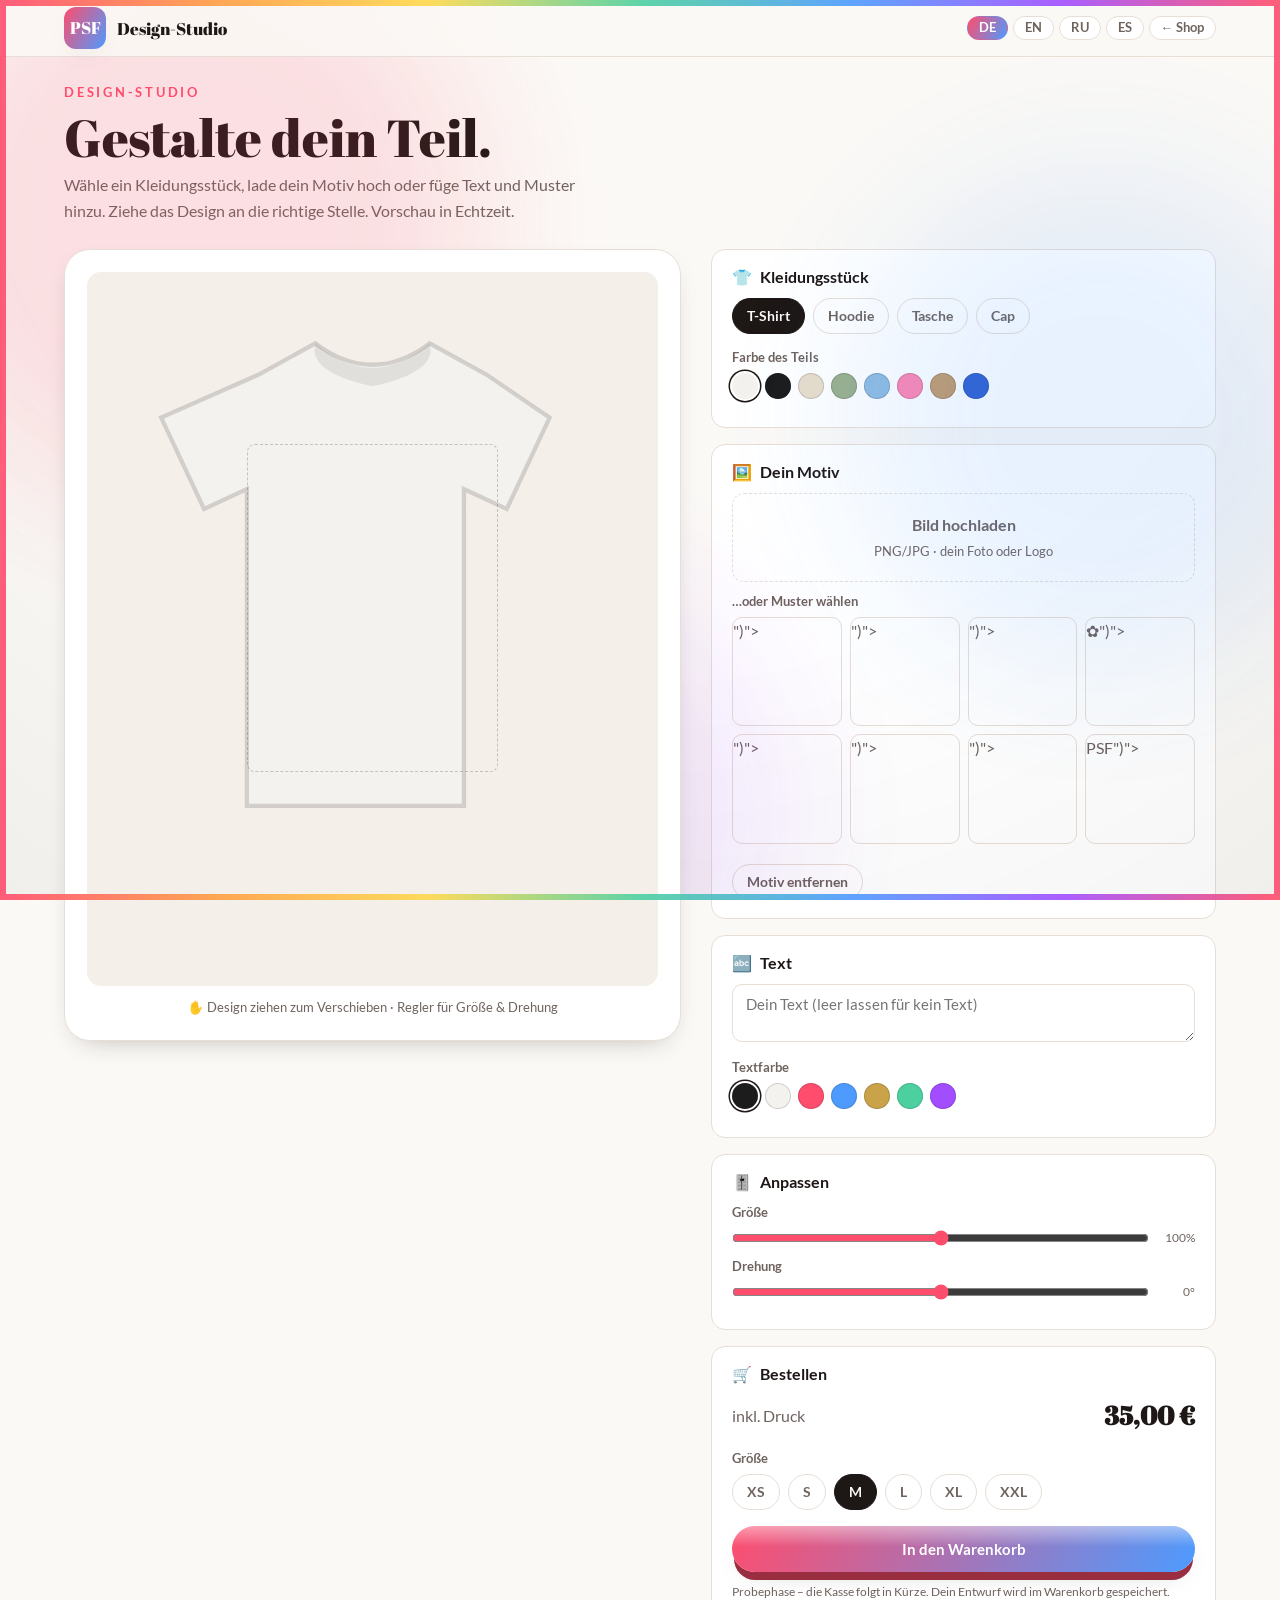
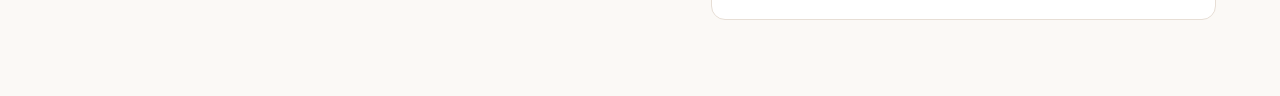
==== design-studio.html @ 399b7d96 "Fashion-Shop, Design-Studio & Warenwirtschaft (Probephase) - index.html: Shop-Startseite mit bewegte" ====
<!DOCTYPE html>
<html lang="de" data-theme="creme">
<head>
  <meta charset="UTF-8">
  <meta name="viewport" content="width=device-width, initial-scale=1.0">
  <title>Design-Studio — Perfect Skin Fashion</title>
  <meta name="description" content="Gestalte dein eigenes Kleidungsstück: Motiv hochladen, Text und Muster hinzufügen, Farbe wählen – Live-Vorschau, hochwertig bedruckt.">
  <meta name="theme-color" content="#ff4d6d">
  <link rel="icon" type="image/svg+xml" href="assets/favicon.svg">
  <link rel="stylesheet" href="styles.css">
  <style>
    .studio-wrap{display:grid;grid-template-columns:1.1fr .9fr;gap:30px;align-items:start}
    .stage{position:sticky;top:80px;background:var(--card);border:1px solid var(--line);
      border-radius:var(--radius-lg);padding:22px;box-shadow:var(--shadow-sm)}
    .canvas{position:relative;aspect-ratio:4/5;border-radius:var(--radius);overflow:hidden;
      background:var(--section);display:grid;place-items:center;touch-action:none}
    .garment{position:absolute;inset:0;width:100%;height:100%}
    .printarea{position:absolute;left:28%;top:24%;width:44%;height:46%;
      border:1.5px dashed color-mix(in srgb,var(--ink) 22%,transparent);border-radius:8px;overflow:hidden}
    .design{position:absolute;left:50%;top:50%;transform:translate(-50%,-50%);cursor:grab;
      max-width:96%;user-select:none;will-change:transform;text-align:center}
    .design.dragging{cursor:grabbing}
    .design img{max-width:180px;pointer-events:none;display:block}
    .design .txt{font-weight:800;line-height:1.05;white-space:pre-wrap;pointer-events:none;
      font-family:var(--font-head)}
    .panel{background:var(--card);border:1px solid var(--line);border-radius:var(--radius);
      padding:18px 20px;margin-bottom:16px}
    .panel h3{font-size:16px;font-family:var(--font-body);font-weight:800;color:var(--ink);margin-bottom:12px;
      display:flex;align-items:center;gap:8px}
    .opts{display:flex;gap:8px;flex-wrap:wrap}
    .gopt{padding:9px 14px;border-radius:100px;border:1px solid var(--line);background:var(--card);
      font-weight:700;font-size:13.5px;color:var(--body);transition:.15s}
    .gopt.sel{background:var(--ink);color:var(--page);border-color:var(--ink)}
    .field{display:block;margin:10px 0}
    .field label{font-size:12.5px;color:var(--body);display:block;margin-bottom:5px;font-weight:700}
    .field input[type=text],.field select,.field textarea{width:100%;padding:11px 13px;border-radius:10px;
      border:1px solid var(--line);background:var(--card);color:var(--ink);font-size:14.5px;font-family:inherit}
    .field textarea{resize:vertical;min-height:52px}
    input[type=range]{width:100%;accent-color:var(--accent)}
    .rng{display:flex;align-items:center;gap:10px}
    .rng span{font-size:12px;color:var(--body);min-width:36px;text-align:right}
    .upload{border:1.5px dashed var(--line);border-radius:12px;padding:18px;text-align:center;cursor:pointer;
      transition:.2s;display:block}
    .upload:hover{border-color:var(--accent);background:color-mix(in srgb,var(--accent) 6%,transparent)}
    .presets{display:grid;grid-template-columns:repeat(4,1fr);gap:8px}
    .preset{aspect-ratio:1;border-radius:10px;border:1px solid var(--line);cursor:pointer;overflow:hidden;
      transition:.15s;background-size:cover}
    .preset:hover{transform:translateY(-2px);border-color:var(--accent)}
    .price-row{display:flex;justify-content:space-between;align-items:center;margin:6px 0 12px}
    .price-row b{font-family:var(--font-head);font-size:26px;color:var(--ink)}
    .swrow{display:flex;gap:7px;flex-wrap:wrap}
    .sw{width:26px;height:26px;border-radius:50%;box-shadow:inset 0 0 0 1px rgba(0,0,0,.15);cursor:pointer;transition:.15s}
    .sw:hover{transform:scale(1.12)}
    .sw.sel{box-shadow:0 0 0 2px var(--card),0 0 0 3.5px var(--ink)}
    @media(max-width:920px){.studio-wrap{grid-template-columns:1fr}.stage{position:static}}
  </style>
</head>
<body>
  <div class="rainbow-frame on" aria-hidden="true"></div>
  <div class="bg-aurora" aria-hidden="true"><span></span><span></span><span></span></div>

  <div class="topbar"><div class="topbar__inner">
    <a class="logo" href="index.html" style="text-decoration:none"><span class="logo__mark">PSF</span>
      <span class="logo__title" style="font-size:17px">Design-Studio</span></a>
    <div class="pillrow">
      <button class="pill lang-btn is-active" data-lang="de">DE</button>
      <button class="pill lang-btn" data-lang="en">EN</button>
      <button class="pill lang-btn" data-lang="ru">RU</button>
      <button class="pill lang-btn" data-lang="es">ES</button>
      <a class="pill" href="index.html" style="text-decoration:none">← Shop</a>
    </div>
  </div></div>

  <main class="wrap" style="padding-top:26px;padding-bottom:60px">
    <p class="eyebrow" data-i18n="eyebrow">Design-Studio</p>
    <h1 style="font-size:clamp(30px,5vw,52px);margin:6px 0 6px" data-i18n="title">Gestalte dein Teil.</h1>
    <p class="muted" style="max-width:60ch;margin-bottom:26px" data-i18n="sub">Wähle ein Kleidungsstück, lade dein Motiv hoch oder füge Text und Muster hinzu. Ziehe das Design mit dem Finger/der Maus an die richtige Stelle. Vorschau in Echtzeit.</p>

    <div class="studio-wrap">
      <!-- LIVE-VORSCHAU -->
      <div class="stage">
        <div class="canvas" id="canvas">
          <svg class="garment" id="garment" viewBox="0 0 400 500" preserveAspectRatio="xMidYMid meet"></svg>
          <div class="printarea" id="printarea">
            <div class="design" id="design"><div class="txt" id="dtext" style="display:none"></div><img id="dimg" style="display:none" alt=""></div>
          </div>
        </div>
        <p class="muted" style="font-size:12.5px;text-align:center;margin-top:12px" data-i18n="hint">✋ Design ziehen zum Verschieben · Regler für Größe & Drehung</p>
      </div>

      <!-- STEUERUNG -->
      <div>
        <div class="panel">
          <h3>👕 <span data-i18n="p_garment">Kleidungsstück</span></h3>
          <div class="opts" id="garment-opts"></div>
          <div class="field" style="margin-top:14px">
            <label data-i18n="p_color">Farbe des Teils</label>
            <div class="swrow" id="garment-colors"></div>
          </div>
        </div>

        <div class="panel">
          <h3>🖼️ <span data-i18n="p_motif">Dein Motiv</span></h3>
          <label class="upload" for="file"><b data-i18n="p_upload">Bild hochladen</b><br><span class="muted" style="font-size:12.5px" data-i18n="p_upload_x">PNG/JPG · dein Foto oder Logo</span></label>
          <input type="file" id="file" accept="image/*" hidden>
          <div class="field"><label data-i18n="p_or">…oder Muster wählen</label>
            <div class="presets" id="presets"></div>
          </div>
          <button class="gopt" id="clear-motif" style="margin-top:10px" data-i18n="p_clear">Motiv entfernen</button>
        </div>

        <div class="panel">
          <h3>🔤 <span data-i18n="p_text">Text</span></h3>
          <div class="field"><textarea id="text-in" data-i18n-ph="p_text_ph" placeholder="Dein Text (leer lassen für kein Text)"></textarea></div>
          <div class="field"><label data-i18n="p_textcolor">Textfarbe</label><div class="swrow" id="text-colors"></div></div>
        </div>

        <div class="panel">
          <h3>🎚️ <span data-i18n="p_adjust">Anpassen</span></h3>
          <div class="field"><label data-i18n="p_size">Größe</label><div class="rng"><input type="range" id="scale" min="40" max="160" value="100"><span id="scale-v">100%</span></div></div>
          <div class="field"><label data-i18n="p_rotate">Drehung</label><div class="rng"><input type="range" id="rotate" min="-45" max="45" value="0"><span id="rotate-v">0°</span></div></div>
        </div>

        <div class="panel">
          <h3>🛒 <span data-i18n="p_order">Bestellen</span></h3>
          <div class="price-row"><span class="muted" data-i18n="p_incl">inkl. Druck</span><b id="price">35,00 €</b></div>
          <div class="field"><label data-i18n="p_psize">Größe</label>
            <div class="opts" id="size-opts"></div>
          </div>
          <button class="btn3d" id="add" style="width:100%;justify-content:center;margin-top:6px" data-i18n="p_add">In den Warenkorb</button>
          <p class="muted" style="font-size:12px;margin-top:10px" data-i18n="p_note">Probephase – die Kasse folgt in Kürze. Dein Entwurf wird im Warenkorb gespeichert.</p>
        </div>
      </div>
    </div>
  </main>

  <div class="toasts"></div>

  <script>
  (function(){
    "use strict";
    const T = {
      de:{eyebrow:"Design-Studio",title:"Gestalte dein Teil.",sub:"Wähle ein Kleidungsstück, lade dein Motiv hoch oder füge Text und Muster hinzu. Ziehe das Design an die richtige Stelle. Vorschau in Echtzeit.",hint:"✋ Design ziehen zum Verschieben · Regler für Größe & Drehung",p_garment:"Kleidungsstück",p_color:"Farbe des Teils",p_motif:"Dein Motiv",p_upload:"Bild hochladen",p_upload_x:"PNG/JPG · dein Foto oder Logo",p_or:"…oder Muster wählen",p_clear:"Motiv entfernen",p_text:"Text",p_text_ph:"Dein Text (leer lassen für kein Text)",p_textcolor:"Textfarbe",p_adjust:"Anpassen",p_size:"Größe",p_rotate:"Drehung",p_order:"Bestellen",p_incl:"inkl. Druck",p_psize:"Größe",p_add:"In den Warenkorb",p_note:"Probephase – die Kasse folgt in Kürze. Dein Entwurf wird im Warenkorb gespeichert.",added:"Zum Warenkorb hinzugefügt",g_shirt:"T-Shirt",g_hoodie:"Hoodie",g_tote:"Tasche",g_cap:"Cap"},
      en:{eyebrow:"Design Studio",title:"Design your piece.",sub:"Pick a garment, upload your artwork or add text and patterns. Drag the design into place. Real-time preview.",hint:"✋ Drag the design to move · sliders for size & rotation",p_garment:"Garment",p_color:"Garment colour",p_motif:"Your artwork",p_upload:"Upload image",p_upload_x:"PNG/JPG · your photo or logo",p_or:"…or pick a pattern",p_clear:"Remove artwork",p_text:"Text",p_text_ph:"Your text (leave empty for none)",p_textcolor:"Text colour",p_adjust:"Adjust",p_size:"Size",p_rotate:"Rotation",p_order:"Order",p_incl:"print incl.",p_psize:"Size",p_add:"Add to cart",p_note:"Trial phase – checkout coming soon. Your design is saved in the cart.",added:"Added to cart",g_shirt:"T-Shirt",g_hoodie:"Hoodie",g_tote:"Bag",g_cap:"Cap"},
      ru:{eyebrow:"Дизайн-студия",title:"Создай свою вещь.",sub:"Выбери вещь, загрузи макет или добавь текст и узоры. Перетащи дизайн на место. Предпросмотр в реальном времени.",hint:"✋ Перетащи дизайн · ползунки для размера и поворота",p_garment:"Вещь",p_color:"Цвет вещи",p_motif:"Твой макет",p_upload:"Загрузить изображение",p_upload_x:"PNG/JPG · фото или логотип",p_or:"…или выбери узор",p_clear:"Убрать макет",p_text:"Текст",p_text_ph:"Твой текст (пусто — без текста)",p_textcolor:"Цвет текста",p_adjust:"Настроить",p_size:"Размер",p_rotate:"Поворот",p_order:"Заказать",p_incl:"с печатью",p_psize:"Размер",p_add:"В корзину",p_note:"Тестовая фаза – оформление скоро. Дизайн сохранён в корзине.",added:"Добавлено в корзину",g_shirt:"Футболка",g_hoodie:"Худи",g_tote:"Сумка",g_cap:"Кепка"},
      es:{eyebrow:"Estudio de diseño",title:"Diseña tu prenda.",sub:"Elige una prenda, sube tu arte o añade texto y patrones. Arrastra el diseño a su sitio. Vista previa en tiempo real.",hint:"✋ Arrastra el diseño · controles para tamaño y giro",p_garment:"Prenda",p_color:"Color de la prenda",p_motif:"Tu arte",p_upload:"Subir imagen",p_upload_x:"PNG/JPG · tu foto o logo",p_or:"…o elige un patrón",p_clear:"Quitar arte",p_text:"Texto",p_text_ph:"Tu texto (vacío = sin texto)",p_textcolor:"Color del texto",p_adjust:"Ajustar",p_size:"Tamaño",p_rotate:"Giro",p_order:"Pedir",p_incl:"impresión incl.",p_psize:"Talla",p_add:"Añadir al carrito",p_note:"Fase de prueba – pago disponible pronto. Tu diseño se guarda en el carrito.",added:"Añadido al carrito",g_shirt:"Camiseta",g_hoodie:"Sudadera",g_tote:"Bolsa",g_cap:"Gorra"}
    };
    let lang = localStorage.getItem("psf_lang") || "de"; if(!T[lang]) lang="de";
    const theme = localStorage.getItem("psf_theme") || "creme";
    if(theme!=="creme") document.documentElement.setAttribute("data-theme",theme);
    const $=(s)=>document.querySelector(s), $$=(s)=>Array.from(document.querySelectorAll(s));
    const tr=(k)=>T[lang][k]||T.de[k]||k;

    // Garments (SVG silhouette generator)
    const GARMENTS = {
      shirt:{price:35,sizes:["XS","S","M","L","XL","XXL"]},
      hoodie:{price:59,sizes:["S","M","L","XL","XXL"]},
      tote:{price:19,sizes:["Uni"]},
      cap:{price:24,sizes:["Uni"]}
    };
    const GCOLORS=["#f4f2ee","#1c1c1c","#e8ddcb","#9bb08c","#8fbce0","#ff86b3","#c39a6b","#2f5fd0"];
    const TCOLORS=["#1c1c1c","#f4f2ee","#ff4d6d","#4d9bff","#caa24a","#4dd0a0","#a24dff"];

    let state={garment:"shirt",gcolor:"#f4f2ee",tcolor:"#1c1c1c",size:GARMENTS.shirt.sizes[2],
      scale:100,rotate:0,posX:0,posY:0,motif:null,text:""};

    // deep link ?p=des14 -> hoodie
    const dp=new URLSearchParams(location.search).get("p");
    if(dp==="des14") state.garment="hoodie";

    function garmentSVG(type,color){
      const dark=luminance(color)<.5, stroke=dark?"rgba(255,255,255,.18)":"rgba(0,0,0,.14)";
      const shade="rgba(0,0,0,.08)";
      if(type==="hoodie") return `<path d="M120 70 q80 -46 160 0 l52 34 -30 66 -30 -14 v230 h-144 v-230 l-30 14 -30 -66z" fill="${color}" stroke="${stroke}" stroke-width="3"/><path d="M150 62 q50 40 100 0 v22 q-50 34 -100 0z" fill="${shade}"/><rect x="150" y="150" width="4" height="120" fill="${shade}"/><rect x="246" y="150" width="4" height="120" fill="${shade}"/>`;
      if(type==="tote") return `<rect x="128" y="150" width="144" height="200" rx="8" fill="${color}" stroke="${stroke}" stroke-width="3"/><path d="M160 150 q40 -80 80 0" fill="none" stroke="${stroke}" stroke-width="8"/>`;
      if(type==="cap") return `<path d="M110 250 q90 -150 210 -20 q10 30 -10 40 h-190 q-20 -8 -10 -20z" fill="${color}" stroke="${stroke}" stroke-width="3"/><path d="M120 270 q160 40 210 -14 l30 30 q-140 40 -250 6z" fill="${shade}"/>`;
      // shirt (default)
      return `<path d="M120 72 l40 -22 q40 30 80 0 l40 22 44 30 -30 64 -30 -14 v222 h-152 v-222 l-30 14 -30 -64z" fill="${color}" stroke="${stroke}" stroke-width="3"/><path d="M160 50 q40 34 80 0 q6 20 -40 30 q-46 -10 -40 -30z" fill="${shade}"/>`;
    }
    function luminance(hex){const c=hex.replace("#","");const r=parseInt(c.substr(0,2),16)/255,g=parseInt(c.substr(2,2),16)/255,b=parseInt(c.substr(4,2),16)/255;return .299*r+.587*g+.114*b;}

    // preset patterns (SVG data-URIs)
    const PRESETS=[
      `<rect width='80' height='80' fill='#fff'/><g fill='none' stroke='#ff4d6d' stroke-width='6'><circle cx='40' cy='40' r='22'/><circle cx='40' cy='40' r='34'/></g>`,
      `<rect width='80' height='80' fill='#111'/><g fill='#ffd84d'><path d='M40 8 L48 30 L72 30 L52 44 L60 68 L40 54 L20 68 L28 44 L8 30 L32 30 Z'/></g>`,
      `<rect width='80' height='80' fill='#4d9bff'/><g stroke='#fff' stroke-width='5'><path d='M0 20 H80 M0 40 H80 M0 60 H80'/></g>`,
      `<rect width='80' height='80' fill='#fff'/><text x='40' y='52' font-size='40' text-anchor='middle' font-family='serif' fill='#a24dff'>&#10047;</text>`,
      `<rect width='80' height='80' fill='#4dd0a0'/><g fill='#0d0b1a'><circle cx='20' cy='20' r='7'/><circle cx='60' cy='20' r='7'/><circle cx='40' cy='40' r='7'/><circle cx='20' cy='60' r='7'/><circle cx='60' cy='60' r='7'/></g>`,
      `<rect width='80' height='80' fill='#1c1c1c'/><path d='M10 60 Q40 10 70 60' fill='none' stroke='#ff86b3' stroke-width='6'/><path d='M10 70 Q40 20 70 70' fill='none' stroke='#ffd84d' stroke-width='6'/>`,
      `<defs><linearGradient id='g' x1='0' y1='0' x2='1' y2='1'><stop offset='0' stop-color='#ff4d6d'/><stop offset='.5' stop-color='#ffd84d'/><stop offset='1' stop-color='#4d9bff'/></linearGradient></defs><rect width='80' height='80' fill='url(%23g)'/>`,
      `<rect width='80' height='80' fill='#fff'/><g fill='#111' font-family='sans-serif' font-weight='800'><text x='40' y='50' font-size='30' text-anchor='middle'>PSF</text></g>`
    ];
    const svgURI=(inner)=>`url("data:image/svg+xml,<svg xmlns='http://www.w3.org/2000/svg' viewBox='0 0 80 80'>${inner}</svg>")`;

    /* ---- i18n ---- */
    function applyI18n(){
      $$("[data-i18n]").forEach(el=>{const v=tr(el.dataset.i18n);if(v)el.textContent=v;});
      $$("[data-i18n-ph]").forEach(el=>el.placeholder=tr(el.dataset.i18nPh));
      $$(".lang-btn").forEach(b=>b.classList.toggle("is-active",b.dataset.lang===lang));
      renderGarmentOpts(); renderSizeOpts();
    }

    /* ---- render ---- */
    function renderGarment(){ $("#garment").innerHTML=garmentSVG(state.garment,state.gcolor); }
    function renderGarmentOpts(){
      $("#garment-opts").innerHTML=Object.keys(GARMENTS).map(g=>
        `<button class="gopt${g===state.garment?" sel":""}" data-g="${g}">${tr("g_"+g)}</button>`).join("");
    }
    function renderSizeOpts(){
      $("#size-opts").innerHTML=GARMENTS[state.garment].sizes.map(s=>
        `<button class="gopt${s===state.size?" sel":""}" data-s="${s}">${s}</button>`).join("");
    }
    function renderSwatches(){
      $("#garment-colors").innerHTML=GCOLORS.map(c=>`<span class="sw${c===state.gcolor?" sel":""}" data-gc="${c}" style="background:${c}"></span>`).join("");
      $("#text-colors").innerHTML=TCOLORS.map(c=>`<span class="sw${c===state.tcolor?" sel":""}" data-tc="${c}" style="background:${c}"></span>`).join("");
    }
    function renderDesign(){
      const d=$("#design"), img=$("#dimg"), txt=$("#dtext");
      // motif
      if(state.motif){ if(state.motif.type==="img"){img.src=state.motif.src;img.style.display="block";img.style.background="";}
        else {img.removeAttribute("src");img.style.display="block";img.style.width="150px";img.style.height="150px";img.style.background=state.motif.css;img.style.borderRadius="10px";} }
      else { img.style.display="none"; img.removeAttribute("src"); img.style.background=""; }
      // text
      if(state.text.trim()){ txt.style.display="block"; txt.textContent=state.text; txt.style.color=state.tcolor;
        txt.style.fontSize=(state.motif?"22px":"34px"); }
      else txt.style.display="none";
      d.style.transform=`translate(calc(-50% + ${state.posX}px), calc(-50% + ${state.posY}px)) rotate(${state.rotate}deg) scale(${state.scale/100})`;
    }
    function renderPrice(){
      const p=GARMENTS[state.garment].price;
      $("#price").textContent=new Intl.NumberFormat(lang==="en"?"en-DE":lang,{style:"currency",currency:"EUR"}).format(p);
    }

    function toast(m){const b=$(".toasts");const e=document.createElement("div");e.className="toast";e.innerHTML='<span class="ok">✓</span>'+m;b.appendChild(e);setTimeout(()=>{e.style.opacity="0";setTimeout(()=>e.remove(),300);},2000);}

    /* ---- drag ---- */
    (function drag(){
      const d=$("#design"); let on=false,sx,sy,ox,oy;
      const start=(x,y)=>{on=true;sx=x;sy=y;ox=state.posX;oy=state.posY;d.classList.add("dragging");};
      const move=(x,y)=>{if(!on)return;state.posX=ox+(x-sx);state.posY=oy+(y-sy);renderDesign();};
      const end=()=>{on=false;d.classList.remove("dragging");};
      d.addEventListener("pointerdown",e=>{start(e.clientX,e.clientY);d.setPointerCapture(e.pointerId);});
      d.addEventListener("pointermove",e=>move(e.clientX,e.clientY));
      d.addEventListener("pointerup",end); d.addEventListener("pointercancel",end);
    })();

    /* ---- events ---- */
    document.addEventListener("click",e=>{
      const g=e.target.closest("[data-g]"); if(g){state.garment=g.dataset.g;state.size=GARMENTS[g.dataset.g].sizes[Math.min(2,GARMENTS[g.dataset.g].sizes.length-1)];renderGarment();renderGarmentOpts();renderSizeOpts();renderPrice();return;}
      const s=e.target.closest("[data-s]"); if(s){state.size=s.dataset.s;renderSizeOpts();return;}
      const gc=e.target.closest("[data-gc]"); if(gc){state.gcolor=gc.dataset.gc;renderGarment();renderSwatches();return;}
      const tc=e.target.closest("[data-tc]"); if(tc){state.tcolor=tc.dataset.tc;renderSwatches();renderDesign();return;}
      const pr=e.target.closest("[data-preset]"); if(pr){state.motif={type:"pattern",css:PRESETS_CSS[+pr.dataset.preset]};renderDesign();return;}
      const lb=e.target.closest(".lang-btn"); if(lb){lang=lb.dataset.lang;localStorage.setItem("psf_lang",lang);applyI18n();renderSwatches();renderPrice();renderDesign();return;}
      if(e.target.closest("#clear-motif")){state.motif=null;renderDesign();return;}
    });
    let PRESETS_CSS=[];
    $("#file").addEventListener("change",e=>{const f=e.target.files[0];if(!f)return;const r=new FileReader();r.onload=()=>{state.motif={type:"img",src:r.result};renderDesign();};r.readAsDataURL(f);});
    $("#text-in").addEventListener("input",e=>{state.text=e.target.value;renderDesign();});
    $("#scale").addEventListener("input",e=>{state.scale=+e.target.value;$("#scale-v").textContent=state.scale+"%";renderDesign();});
    $("#rotate").addEventListener("input",e=>{state.rotate=+e.target.value;$("#rotate-v").textContent=state.rotate+"°";renderDesign();});
    $("#add").addEventListener("click",()=>{
      const cart=JSON.parse(localStorage.getItem("psf_cart")||"[]");
      const p=GARMENTS[state.garment].price;
      const key="custom|"+state.garment+"|"+state.gcolor+"|"+state.size+"|"+Date.now();
      cart.push({key,id:state.garment==="hoodie"?"des14":"des13",custom:true,garment:state.garment,
        color:state.gcolor,size:state.size,qty:1,price:p,
        text:state.text,hasMotif:!!state.motif});
      localStorage.setItem("psf_cart",JSON.stringify(cart));
      toast(tr("added"));
    });

    /* ---- presets render ---- */
    function renderPresets(){
      $("#presets").innerHTML=PRESETS.map((inner,i)=>{const css=svgURI(inner);PRESETS_CSS[i]=css;
        return `<div class="preset" data-preset="${i}" style="background-image:${css}"></div>`;}).join("");
    }

    /* ---- init ---- */
    renderGarment();renderSwatches();renderPresets();renderPrice();applyI18n();renderDesign();
  })();
  </script>
</body>
</html>
---- styles.css ----
/* ===================================================================
   Perfect Skin Fashion — styles
   Fashion-Shop (Hamburg). Angelehnt an Perfect Skin Beauty (Crème/Mokka),
   aber deutlich frischer: bewegter Hintergrund, Regenbogen-Intro + -Rahmen,
   3D-Buttons, mehrere Farb-Themes, Produkt-Hover-Zoom.
   UI-Text mehrsprachig (DE/EN/RU/ES) über app.js.
   =================================================================== */

/* ---------- Web-Fonts (selbst gehostet, aus der Beauty-Seite) ---------- */
@font-face{font-family:"Lato";font-style:normal;font-weight:400;font-display:swap;
  src:url("assets/fonts/Lato-400-latin.woff2") format("woff2");}
@font-face{font-family:"Lato";font-style:normal;font-weight:700;font-display:swap;
  src:url("assets/fonts/Lato-700-latin.woff2") format("woff2");}
@font-face{font-family:"Lato";font-style:normal;font-weight:300;font-display:swap;
  src:url("assets/fonts/Lato-300-latin.woff2") format("woff2");}
@font-face{font-family:"Abril Fatface";font-style:normal;font-weight:400;font-display:swap;
  src:url("assets/fonts/AbrilFatface-400-latin.woff2") format("woff2");}
@font-face{font-family:"Prata";font-style:normal;font-weight:400;font-display:swap;
  src:url("assets/fonts/Prata-400-cyrillic.woff2") format("woff2");}

/* ===================== THEMES (Farbwelten) ===================== */
:root{
  /* Basis: „Neon Crème" — hell, warm, mit frischem Coral-Akzent */
  --page:#fbf9f6; --section:#f4efe9; --card:#ffffff; --header-bg:rgba(251,249,246,.82);
  --ink:#1d1715; --body:#6f635f; --line:#e7ded5;
  --accent:#ff4d6d; --accent-2:#4d9bff; --accent-ink:#ffffff;
  --taupe:#ae9c96;
  --band-bg:#1d1715; --band-text:#fbf9f6;
  --radius:14px; --radius-lg:26px; --maxw:1280px;
  --pad-x:clamp(18px,5vw,110px);
  --shadow:0 24px 60px -28px rgba(29,23,21,.45);
  --shadow-sm:0 10px 28px -16px rgba(29,23,21,.40);
  --sheen:rgba(255,255,255,.55);
  --grad:linear-gradient(120deg,var(--accent),var(--accent-2));
  --rainbow:linear-gradient(90deg,#ff4d6d,#ff9e43,#ffd84d,#4dd0a0,#4d9bff,#a24dff,#ff4d6d);
  --blob-1:rgba(255,77,109,.16); --blob-2:rgba(77,155,255,.14); --blob-3:rgba(162,77,255,.12);
  --font-body:"Lato","Helvetica Neue",Arial,sans-serif;
  --font-head:"Abril Fatface","Prata",Georgia,serif;
}
:root[data-theme="mokka"]{
  --page:#141010; --section:#1e1815; --card:#271f1b; --header-bg:rgba(20,16,16,.86);
  --ink:#f5efe8; --body:#bda99f; --line:#3a2f28;
  --accent:#ffb347; --accent-2:#ff6f91; --accent-ink:#241812;
  --band-bg:#0d0a09; --band-text:#f5efe8;
  --shadow:0 24px 60px -28px rgba(0,0,0,.7);
  --blob-1:rgba(255,179,71,.12); --blob-2:rgba(255,111,145,.10); --blob-3:rgba(120,90,255,.10);
}
:root[data-theme="neon"]{
  --page:#0d0b1a; --section:#151130; --card:#1b1640; --header-bg:rgba(13,11,26,.82);
  --ink:#f2f0ff; --body:#b7b2d8; --line:#2c2560;
  --accent:#ff2ec4; --accent-2:#28e0ff; --accent-ink:#0d0b1a;
  --band-bg:#080614; --band-text:#f2f0ff;
  --shadow:0 24px 70px -26px rgba(120,40,255,.55);
  --blob-1:rgba(255,46,196,.20); --blob-2:rgba(40,224,255,.18); --blob-3:rgba(120,60,255,.18);
}
:root[data-theme="pastel"]{
  --page:#fff7fb; --section:#fdeef6; --card:#ffffff; --header-bg:rgba(255,247,251,.82);
  --ink:#3a2b38; --body:#8a7686; --line:#f3dced;
  --accent:#ff86b3; --accent-2:#8ec9ff; --accent-ink:#3a2b38;
  --band-bg:#3a2b38; --band-text:#fff7fb;
  --blob-1:rgba(255,134,179,.20); --blob-2:rgba(142,201,255,.20); --blob-3:rgba(200,160,255,.16);
}
:root[data-theme="mono"]{
  --page:#ffffff; --section:#f3f3f3; --card:#ffffff; --header-bg:rgba(255,255,255,.85);
  --ink:#0f0f0f; --body:#5a5a5a; --line:#e3e3e3;
  --accent:#111111; --accent-2:#111111; --accent-ink:#ffffff;
  --band-bg:#0f0f0f; --band-text:#ffffff;
  --blob-1:rgba(0,0,0,.05); --blob-2:rgba(0,0,0,.04); --blob-3:rgba(0,0,0,.03);
  --rainbow:linear-gradient(90deg,#111,#555,#999,#555,#111);
}

/* ===================== RESET / BASE ===================== */
*{box-sizing:border-box;margin:0;padding:0}
html{scroll-behavior:smooth}
body{
  font-family:var(--font-body); color:var(--body); background:var(--page);
  line-height:1.6; overflow-x:hidden; -webkit-font-smoothing:antialiased;
  transition:background .5s ease,color .5s ease;
}
h1,h2,h3{font-family:var(--font-head);font-weight:400;color:var(--ink);line-height:1.1}
a{color:inherit}
img{max-width:100%;display:block}
button{font-family:inherit;cursor:pointer;border:0;background:none;color:inherit}
.wrap{max-width:var(--maxw);margin-inline:auto;padding-inline:var(--pad-x)}
section{position:relative;z-index:1}
.eyebrow{font-size:12.5px;letter-spacing:.22em;text-transform:uppercase;color:var(--accent);font-weight:700}
.muted{color:var(--body)}

/* ===================== BEWEGTER HINTERGRUND ===================== */
.bg-aurora{position:fixed;inset:0;z-index:0;pointer-events:none;overflow:hidden}
.bg-aurora span{position:absolute;border-radius:50%;filter:blur(70px);opacity:.9;
  will-change:transform}
.bg-aurora span:nth-child(1){width:46vw;height:46vw;left:-8vw;top:-6vw;background:var(--blob-1);
  animation:drift1 26s ease-in-out infinite}
.bg-aurora span:nth-child(2){width:40vw;height:40vw;right:-6vw;top:18vh;background:var(--blob-2);
  animation:drift2 32s ease-in-out infinite}
.bg-aurora span:nth-child(3){width:38vw;height:38vw;left:24vw;bottom:-12vw;background:var(--blob-3);
  animation:drift3 30s ease-in-out infinite}
@keyframes drift1{0%,100%{transform:translate(0,0) scale(1)}50%{transform:translate(6vw,4vh) scale(1.12)}}
@keyframes drift2{0%,100%{transform:translate(0,0) scale(1)}50%{transform:translate(-5vw,6vh) scale(1.08)}}
@keyframes drift3{0%,100%{transform:translate(0,0) scale(1)}50%{transform:translate(4vw,-5vh) scale(1.15)}}

/* feines Raster/Grain optional über Sektionen */
.bg-aurora::after{content:"";position:absolute;inset:0;
  background:radial-gradient(circle at 50% 0%,transparent 60%,rgba(0,0,0,.04));}

/* ===================== REGENBOGEN-RAHMEN ===================== */
.rainbow-frame{position:fixed;inset:0;z-index:60;pointer-events:none;
  border:6px solid transparent;
  border-image:var(--rainbow) 1;
  background:
    linear-gradient(var(--rainbow)) top/100% 6px no-repeat,
    linear-gradient(var(--rainbow)) bottom/100% 6px no-repeat,
    linear-gradient(var(--rainbow)) left/6px 100% no-repeat,
    linear-gradient(var(--rainbow)) right/6px 100% no-repeat;
  background-size:200% 6px,200% 6px,6px 200%,6px 200%;
  animation:frameflow 8s linear infinite;
  opacity:0;transition:opacity .8s ease;mix-blend-mode:normal;
  border-radius:2px;
}
.rainbow-frame.on{opacity:.9}
@keyframes frameflow{
  0%{background-position:0 top,0 bottom,left 0,right 0}
  100%{background-position:200% top,-200% bottom,left 200%,right -200%}
}

/* ===================== INTRO (Regenbogen-Schleife) ===================== */
.intro{position:fixed;inset:0;z-index:200;background:var(--page);
  display:grid;place-items:center;overflow:hidden;transition:opacity .7s ease,visibility .7s}
.intro.done{opacity:0;visibility:hidden}
.intro__ribbon{position:absolute;left:-40vw;top:38%;width:180vw;height:120px;
  background:var(--rainbow);background-size:50% 100%;
  filter:blur(2px) saturate(1.2);border-radius:100px;
  transform:rotate(-8deg);opacity:.95;
  animation:ribbonSweep 2.4s cubic-bezier(.7,0,.2,1) forwards}
.intro__ribbon.b{top:52%;height:70px;animation-delay:.15s;opacity:.7}
.intro__ribbon.c{top:30%;height:44px;animation-delay:.3s;opacity:.5}
@keyframes ribbonSweep{
  0%{transform:translateX(0) rotate(-8deg) scaleY(1)}
  55%{transform:translateX(30vw) rotate(-3deg) scaleY(1.1)}
  100%{transform:translateX(120vw) rotate(2deg) scaleY(.2);opacity:0}
}
.intro__brand{position:relative;z-index:2;text-align:center;opacity:0;
  animation:brandIn 1s ease .9s forwards}
.intro__brand h1{font-size:clamp(34px,8vw,80px);letter-spacing:.01em;
  background:var(--rainbow);background-size:200% auto;-webkit-background-clip:text;background-clip:text;
  color:transparent;animation:shine 4s linear infinite}
.intro__brand p{margin-top:8px;letter-spacing:.34em;text-transform:uppercase;font-size:13px;color:var(--body)}
@keyframes brandIn{from{opacity:0;transform:translateY(16px)}to{opacity:1;transform:translateY(0)}}
@keyframes shine{to{background-position:200% center}}

/* ===================== TOPBAR (Sprache + Design) ===================== */
.topbar{position:sticky;top:0;z-index:50;background:var(--header-bg);
  backdrop-filter:blur(14px);border-bottom:1px solid var(--line)}
.topbar__inner{display:flex;flex-wrap:wrap;gap:10px;justify-content:space-between;align-items:center;
  max-width:var(--maxw);margin-inline:auto;padding:7px var(--pad-x)}
.pillrow{display:flex;gap:5px;align-items:center;flex-wrap:wrap}
.pill{padding:5px 11px;border-radius:100px;border:1px solid var(--line);background:var(--card);
  font-size:12.5px;font-weight:700;color:var(--body);transition:.2s;line-height:1}
.pill:hover{color:var(--ink);border-color:var(--accent)}
.pill.is-active{background:var(--grad);color:var(--accent-ink);border-color:transparent}
.pill--swatch{display:inline-flex;align-items:center;gap:6px}
.pill--swatch i{width:11px;height:11px;border-radius:50%;display:inline-block;box-shadow:inset 0 0 0 1px rgba(0,0,0,.1)}
.topbar__label{font-size:12px;color:var(--body);display:inline-flex;align-items:center;gap:4px;opacity:.8}

/* ===================== HEADER / NAV ===================== */
.header{position:sticky;top:41px;z-index:45;background:var(--header-bg);
  backdrop-filter:blur(14px);border-bottom:1px solid var(--line)}
.header__inner{display:flex;align-items:center;justify-content:space-between;gap:16px;
  max-width:var(--maxw);margin-inline:auto;padding:12px var(--pad-x)}
.logo{display:flex;align-items:center;gap:11px;text-decoration:none}
.logo__mark{width:42px;height:42px;border-radius:12px;display:grid;place-items:center;
  background:var(--grad);color:var(--accent-ink);font-family:var(--font-head);font-size:17px;
  box-shadow:var(--shadow-sm)}
.logo__title{font-family:var(--font-head);font-size:20px;color:var(--ink);line-height:1}
.logo__sub{font-size:11px;letter-spacing:.18em;text-transform:uppercase;color:var(--accent);font-weight:700}
.nav{display:flex;gap:22px;align-items:center}
.nav__link{text-decoration:none;color:var(--ink);font-weight:700;font-size:15px;position:relative;padding:4px 0}
.nav__link::after{content:"";position:absolute;left:0;bottom:-2px;height:2px;width:0;background:var(--grad);transition:width .25s}
.nav__link:hover::after{width:100%}
.nav__actions{display:flex;gap:10px;align-items:center}
.cart-btn{position:relative;width:44px;height:44px;border-radius:12px;background:var(--card);
  border:1px solid var(--line);display:grid;place-items:center;transition:.2s}
.cart-btn:hover{border-color:var(--accent);transform:translateY(-2px)}
.cart-btn svg{width:20px;height:20px;fill:var(--ink)}
.cart-count{position:absolute;top:-6px;right:-6px;min-width:20px;height:20px;padding:0 5px;
  border-radius:100px;background:var(--accent);color:var(--accent-ink);font-size:11px;font-weight:700;
  display:grid;place-items:center;transform:scale(0);transition:transform .2s}
.cart-count.show{transform:scale(1)}
.burger{display:none;width:44px;height:44px;border-radius:12px;border:1px solid var(--line);
  background:var(--card);flex-direction:column;gap:5px;align-items:center;justify-content:center}
.burger span{width:20px;height:2px;background:var(--ink);border-radius:2px;transition:.25s}

/* ===================== 3D-BUTTONS ===================== */
.btn3d{position:relative;display:inline-flex;align-items:center;gap:9px;
  padding:14px 26px;border-radius:100px;font-weight:700;font-size:15px;text-decoration:none;
  color:var(--accent-ink);background:var(--grad);
  box-shadow:0 10px 0 -2px color-mix(in srgb,var(--accent) 60%,#000 40%),var(--shadow-sm);
  transform:translateY(0);transition:transform .12s ease,box-shadow .12s ease,filter .2s;
  isolation:isolate;overflow:hidden;border:0}
.btn3d::before{content:"";position:absolute;inset:0;z-index:-1;
  background:linear-gradient(180deg,var(--sheen),transparent 45%);opacity:.8}
.btn3d::after{content:"";position:absolute;top:0;left:-120%;width:60%;height:100%;
  background:linear-gradient(100deg,transparent,rgba(255,255,255,.55),transparent);
  transform:skewX(-18deg);transition:left .6s}
.btn3d:hover{transform:translateY(-3px);filter:brightness(1.04)}
.btn3d:hover::after{left:130%}
.btn3d:active{transform:translateY(5px);box-shadow:0 3px 0 -2px color-mix(in srgb,var(--accent) 60%,#000 40%)}
.btn3d--ghost{color:var(--ink);background:var(--card);
  box-shadow:0 8px 0 -2px var(--line),var(--shadow-sm)}
.btn3d--ghost::before{opacity:0}
.btn3d--float{animation:floaty 3.6s ease-in-out infinite}
@keyframes floaty{0%,100%{transform:translateY(0)}50%{transform:translateY(-6px)}}
.btn-sm{padding:10px 18px;font-size:13.5px}

/* ===================== HERO ===================== */
.hero{padding:clamp(48px,8vw,110px) 0 clamp(40px,6vw,80px);position:relative}
.hero__grid{display:grid;grid-template-columns:1.05fr .95fr;gap:clamp(24px,4vw,60px);align-items:center}
.hero__eyebrow{opacity:0;animation:heroUp .7s ease .1s forwards}
.hero__title{font-size:clamp(38px,7vw,78px);margin:12px 0 16px;opacity:0;animation:heroUp .7s ease .2s forwards}
.hero__title em{font-style:normal;background:var(--rainbow);background-size:200% auto;
  -webkit-background-clip:text;background-clip:text;color:transparent;animation:shine 5s linear infinite}
.hero__text{font-size:18px;max-width:44ch;opacity:0;animation:heroUp .7s ease .32s forwards}
.hero__cta{display:flex;gap:14px;flex-wrap:wrap;margin-top:26px;opacity:0;animation:heroUp .7s ease .44s forwards}
@keyframes heroUp{from{opacity:0;transform:translateY(22px)}to{opacity:1;transform:translateY(0)}}
.hero__stats{display:flex;gap:26px;margin-top:34px;flex-wrap:wrap}
.hero__stat b{font-family:var(--font-head);font-size:26px;color:var(--ink);display:block}
.hero__stat span{font-size:12.5px;letter-spacing:.05em}
/* Hero-Collage aus animierten Karten */
.hero__stage{position:relative;aspect-ratio:1/1;perspective:1200px}
.hero__card{position:absolute;border-radius:var(--radius-lg);overflow:hidden;box-shadow:var(--shadow);
  background:var(--card);border:1px solid var(--line)}
.hero__card img,.hero__card .ph{width:100%;height:100%;object-fit:cover}
.hero__card--1{width:56%;height:72%;left:2%;top:6%;transform:rotate(-4deg);animation:sway1 7s ease-in-out infinite}
.hero__card--2{width:46%;height:58%;right:1%;top:0;transform:rotate(5deg);animation:sway2 8s ease-in-out infinite}
.hero__card--3{width:42%;height:46%;right:8%;bottom:2%;transform:rotate(-3deg);animation:sway3 6.5s ease-in-out infinite}
@keyframes sway1{0%,100%{transform:rotate(-4deg) translateY(0)}50%{transform:rotate(-2deg) translateY(-12px)}}
@keyframes sway2{0%,100%{transform:rotate(5deg) translateY(0)}50%{transform:rotate(3deg) translateY(-16px)}}
@keyframes sway3{0%,100%{transform:rotate(-3deg) translateY(0)}50%{transform:rotate(-6deg) translateY(-9px)}}

/* Platzhalter-Bilder (SVG-Gradient) */
.ph{background:var(--grad);position:relative;display:grid;place-items:center;color:var(--accent-ink);
  font-family:var(--font-head);font-size:15px;text-align:center;padding:10px}
.ph small{display:block;opacity:.85;font-family:var(--font-body);font-size:11px;margin-top:4px}

/* ===================== TICKER (laufende Marken-Zeile) ===================== */
.ticker{background:var(--band-bg);color:var(--band-text);overflow:hidden;padding:11px 0;
  border-block:1px solid rgba(255,255,255,.08)}
.ticker__track{display:flex;gap:44px;white-space:nowrap;width:max-content;animation:ticker 22s linear infinite}
.ticker span{font-family:var(--font-head);font-size:17px;opacity:.9;display:inline-flex;gap:44px}
.ticker span::after{content:"✦";color:var(--accent)}
@keyframes ticker{to{transform:translateX(-50%)}}

/* ===================== SECTION HEAD ===================== */
.sec{padding:clamp(46px,7vw,92px) 0}
.sec__head{display:flex;justify-content:space-between;align-items:flex-end;gap:20px;margin-bottom:30px;flex-wrap:wrap}
.sec__title{font-size:clamp(28px,4.4vw,46px)}
.sec__sub{max-width:52ch;margin-top:8px}

/* Kategorie-Filter */
.filters{display:flex;gap:8px;flex-wrap:wrap;margin-bottom:26px}
.chip{padding:8px 16px;border-radius:100px;border:1px solid var(--line);background:var(--card);
  font-weight:700;font-size:13.5px;color:var(--body);transition:.2s}
.chip:hover{color:var(--ink);transform:translateY(-2px)}
.chip.is-active{background:var(--ink);color:var(--page);border-color:var(--ink)}

/* ===================== PRODUKT-GRID ===================== */
.grid{display:grid;grid-template-columns:repeat(auto-fill,minmax(230px,1fr));gap:22px}
.product{background:var(--card);border:1px solid var(--line);border-radius:var(--radius-lg);
  overflow:hidden;transition:transform .3s cubic-bezier(.2,.7,.3,1),box-shadow .3s,border-color .3s;
  position:relative;display:flex;flex-direction:column}
.product:hover{transform:translateY(-8px);box-shadow:var(--shadow);border-color:transparent}
.product__media{position:relative;aspect-ratio:3/4;overflow:hidden;background:var(--section)}
.product__media img,.product__media .ph{width:100%;height:100%;object-fit:cover;
  transition:transform .6s cubic-bezier(.2,.7,.3,1)}
.product:hover .product__media img,.product:hover .product__media .ph{transform:scale(1.09)}
.product__badge{position:absolute;top:12px;left:12px;z-index:2;padding:5px 11px;border-radius:100px;
  background:var(--accent);color:var(--accent-ink);font-size:11px;font-weight:700;letter-spacing:.04em}
.product__fav{position:absolute;top:10px;right:10px;z-index:2;width:36px;height:36px;border-radius:50%;
  background:rgba(255,255,255,.85);display:grid;place-items:center;backdrop-filter:blur(6px);
  transition:.2s;opacity:0;transform:translateY(-6px)}
.product:hover .product__fav{opacity:1;transform:translateY(0)}
.product__fav svg{width:18px;height:18px;fill:none;stroke:#1d1715;stroke-width:2}
.product__fav.on svg{fill:var(--accent);stroke:var(--accent)}
/* Quick-View-Overlay beim Hover */
.product__quick{position:absolute;inset-inline:12px;bottom:12px;z-index:2;
  opacity:0;transform:translateY(12px);transition:.28s}
.product:hover .product__quick{opacity:1;transform:translateY(0)}
.product__body{padding:14px 16px 18px;display:flex;flex-direction:column;gap:6px;flex:1}
.product__cat{font-size:11px;letter-spacing:.14em;text-transform:uppercase;color:var(--accent);font-weight:700}
.product__name{font-family:var(--font-head);font-size:19px;color:var(--ink);line-height:1.15}
.product__row{display:flex;justify-content:space-between;align-items:center;margin-top:auto;padding-top:8px}
.product__price{font-weight:700;color:var(--ink);font-size:17px}
.product__price s{color:var(--body);font-weight:400;font-size:13px;margin-right:6px}
.swatches{display:flex;gap:6px;margin-top:4px}
.swatch{width:16px;height:16px;border-radius:50%;box-shadow:inset 0 0 0 1px rgba(0,0,0,.12);cursor:pointer;
  transition:transform .15s}
.swatch:hover{transform:scale(1.2)}
.swatch.sel{box-shadow:0 0 0 2px var(--card),0 0 0 3.5px var(--ink)}

/* ===================== DESIGN-STUDIO-BANNER ===================== */
.studio{background:var(--band-bg);color:var(--band-text);border-radius:var(--radius-lg);
  overflow:hidden;position:relative;margin:0 var(--pad-x)}
.studio__inner{display:grid;grid-template-columns:1.1fr .9fr;gap:30px;align-items:center;
  padding:clamp(30px,5vw,64px)}
.studio h2{color:var(--band-text);font-size:clamp(28px,4vw,44px)}
.studio p{color:rgba(255,255,255,.8);max-width:46ch;margin:14px 0 24px}
.studio__art{aspect-ratio:4/3;border-radius:var(--radius);background:
  conic-gradient(from 0deg,#ff4d6d,#ff9e43,#ffd84d,#4dd0a0,#4d9bff,#a24dff,#ff4d6d);
  animation:spinhue 14s linear infinite;position:relative;overflow:hidden}
.studio__art::after{content:"👕 ✎";position:absolute;inset:0;display:grid;place-items:center;
  font-size:clamp(40px,8vw,84px);filter:drop-shadow(0 6px 16px rgba(0,0,0,.4))}
@keyframes spinhue{to{transform:rotate(360deg)}}

/* ===================== VIDEO / SOCIAL ===================== */
.reels{display:grid;grid-template-columns:repeat(auto-fill,minmax(210px,1fr));gap:18px}
.reel{position:relative;aspect-ratio:9/16;border-radius:var(--radius-lg);overflow:hidden;
  border:1px solid var(--line);background:#111;box-shadow:var(--shadow-sm);cursor:pointer}
.reel .ph{width:100%;height:100%}
.reel__play{position:absolute;inset:0;display:grid;place-items:center;z-index:2}
.reel__play span{width:56px;height:56px;border-radius:50%;background:rgba(255,255,255,.9);
  display:grid;place-items:center;transition:.2s}
.reel:hover .reel__play span{transform:scale(1.12);background:#fff}
.reel__play svg{width:22px;height:22px;fill:var(--accent);margin-left:3px}
.reel__meta{position:absolute;inset-inline:0;bottom:0;z-index:2;padding:36px 14px 12px;
  background:linear-gradient(transparent,rgba(0,0,0,.75));color:#fff}
.reel__meta b{font-size:14px;display:block}
.reel__meta small{opacity:.8;font-size:11.5px}
.reel__live{position:absolute;top:10px;left:10px;z-index:3;background:var(--accent);color:var(--accent-ink);
  font-size:10.5px;font-weight:700;padding:3px 9px;border-radius:100px;letter-spacing:.06em;
  display:inline-flex;gap:5px;align-items:center}
.reel__live::before{content:"";width:6px;height:6px;border-radius:50%;background:currentColor;animation:blink 1.4s infinite}
@keyframes blink{50%{opacity:.2}}
.social-row{display:flex;gap:12px;flex-wrap:wrap;margin-top:26px}
.social-link{display:inline-flex;align-items:center;gap:9px;padding:11px 18px;border-radius:100px;
  background:var(--card);border:1px solid var(--line);font-weight:700;color:var(--ink);text-decoration:none;transition:.2s}
.social-link:hover{transform:translateY(-3px);border-color:var(--accent);box-shadow:var(--shadow-sm)}
.social-link svg{width:19px;height:19px;fill:currentColor}

/* ===================== USP-STREIFEN ===================== */
.usp{display:grid;grid-template-columns:repeat(auto-fit,minmax(200px,1fr));gap:16px}
.usp__item{background:var(--card);border:1px solid var(--line);border-radius:var(--radius);padding:22px;
  transition:.25s}
.usp__item:hover{transform:translateY(-5px);box-shadow:var(--shadow-sm)}
.usp__item .ic{font-size:26px;margin-bottom:10px}
.usp__item b{color:var(--ink);font-size:16px;display:block;margin-bottom:5px}

/* ===================== NEWSLETTER ===================== */
.news{background:var(--band-bg);color:var(--band-text);border-radius:var(--radius-lg);
  padding:clamp(30px,5vw,56px);text-align:center;margin:0 var(--pad-x)}
.news h2{color:var(--band-text)}
.news form{display:flex;gap:10px;max-width:440px;margin:20px auto 0;flex-wrap:wrap}
.news input{flex:1;min-width:200px;padding:14px 18px;border-radius:100px;border:1px solid rgba(255,255,255,.25);
  background:rgba(255,255,255,.08);color:#fff;font-size:15px}
.news input::placeholder{color:rgba(255,255,255,.6)}

/* ===================== FOOTER ===================== */
.footer{background:var(--section);border-top:1px solid var(--line);margin-top:40px}
.footer__inner{display:grid;grid-template-columns:1.4fr 1fr 1fr;gap:30px;padding:48px var(--pad-x) 20px;
  max-width:var(--maxw);margin-inline:auto}
.footer h4{font-family:var(--font-head);color:var(--ink);font-size:18px;margin-bottom:12px}
.footer a{display:block;text-decoration:none;color:var(--body);padding:4px 0;font-size:14.5px}
.footer a:hover{color:var(--accent)}
.footer__bottom{border-top:1px solid var(--line);padding:16px var(--pad-x);text-align:center;font-size:13px;
  max-width:var(--maxw);margin-inline:auto}

/* ===================== CART DRAWER ===================== */
.overlay{position:fixed;inset:0;background:rgba(0,0,0,.5);z-index:150;opacity:0;visibility:hidden;
  transition:.3s;backdrop-filter:blur(3px)}
.overlay.on{opacity:1;visibility:visible}
.drawer{position:fixed;top:0;right:0;height:100%;width:min(420px,92vw);background:var(--page);z-index:160;
  transform:translateX(100%);transition:transform .35s cubic-bezier(.2,.8,.2,1);display:flex;flex-direction:column;
  box-shadow:var(--shadow)}
.drawer.on{transform:translateX(0)}
.drawer__head{display:flex;justify-content:space-between;align-items:center;padding:20px;border-bottom:1px solid var(--line)}
.drawer__head h3{font-size:22px}
.drawer__close{width:38px;height:38px;border-radius:10px;border:1px solid var(--line);font-size:20px;color:var(--ink)}
.drawer__body{flex:1;overflow-y:auto;padding:16px 20px;display:flex;flex-direction:column;gap:14px}
.drawer__empty{text-align:center;padding:40px 10px;color:var(--body)}
.cart-item{display:flex;gap:12px;align-items:center}
.cart-item__img{width:64px;height:80px;border-radius:10px;overflow:hidden;flex:none;background:var(--section)}
.cart-item__img .ph{width:100%;height:100%;font-size:10px}
.cart-item__info{flex:1;min-width:0}
.cart-item__info b{color:var(--ink);font-size:14.5px;display:block}
.cart-item__info small{color:var(--body)}
.qty{display:inline-flex;align-items:center;gap:8px;margin-top:6px;border:1px solid var(--line);
  border-radius:100px;padding:2px}
.qty button{width:26px;height:26px;border-radius:50%;background:var(--section);color:var(--ink);font-size:15px;font-weight:700}
.cart-item__rm{color:var(--body);font-size:12px;text-decoration:underline;margin-left:auto}
.drawer__foot{padding:18px 20px;border-top:1px solid var(--line)}
.drawer__total{display:flex;justify-content:space-between;font-size:18px;color:var(--ink);font-weight:700;margin-bottom:14px}
.drawer__foot .btn3d{width:100%;justify-content:center}

/* ===================== PRODUKT-MODAL ===================== */
.modal{position:fixed;inset:0;z-index:170;display:grid;place-items:center;padding:20px;
  opacity:0;visibility:hidden;transition:.3s}
.modal.on{opacity:1;visibility:visible}
.modal__card{background:var(--page);border-radius:var(--radius-lg);max-width:860px;width:100%;
  max-height:90vh;overflow:hidden;display:grid;grid-template-columns:1fr 1fr;box-shadow:var(--shadow);
  transform:scale(.94);transition:transform .3s}
.modal.on .modal__card{transform:scale(1)}
.modal__media{position:relative;background:var(--section)}
.modal__media .ph,.modal__media img{width:100%;height:100%;object-fit:cover;min-height:340px}
.modal__body{padding:26px;overflow-y:auto}
.modal__close{position:absolute;top:14px;right:14px;z-index:3;width:40px;height:40px;border-radius:50%;
  background:rgba(255,255,255,.9);color:#111;font-size:20px}
.modal__name{font-size:30px;margin:6px 0 10px}
.modal__price{font-size:24px;color:var(--ink);font-weight:700;margin-bottom:14px}
.opt{margin:16px 0}
.opt b{display:block;color:var(--ink);font-size:13px;margin-bottom:8px;letter-spacing:.02em}
.sizes{display:flex;gap:8px;flex-wrap:wrap}
.size{min-width:44px;padding:9px 12px;border-radius:10px;border:1px solid var(--line);background:var(--card);
  font-weight:700;color:var(--ink);transition:.15s}
.size:hover{border-color:var(--accent)}
.size.sel{background:var(--ink);color:var(--page);border-color:var(--ink)}
.size.out{opacity:.35;text-decoration:line-through;cursor:not-allowed}
.modal .swatch{width:26px;height:26px}

/* ===================== TOAST ===================== */
.toasts{position:fixed;left:50%;bottom:24px;transform:translateX(-50%);z-index:220;
  display:flex;flex-direction:column;gap:8px;align-items:center;pointer-events:none}
.toast{background:var(--ink);color:var(--page);padding:12px 20px;border-radius:100px;font-weight:700;
  font-size:14px;box-shadow:var(--shadow);animation:toastIn .3s ease;display:flex;gap:9px;align-items:center}
.toast .ok{color:#4dd0a0}
@keyframes toastIn{from{opacity:0;transform:translateY(14px)}to{opacity:1;transform:translateY(0)}}

/* ===================== RESPONSIVE ===================== */
@media(max-width:920px){
  .hero__grid{grid-template-columns:1fr}
  .hero__stage{max-width:460px;margin-inline:auto;order:-1}
  .studio__inner{grid-template-columns:1fr}
  .modal__card{grid-template-columns:1fr;max-height:94vh}
  .modal__media .ph,.modal__media img{min-height:220px;max-height:38vh}
  .footer__inner{grid-template-columns:1fr 1fr}
}
@media(max-width:680px){
  .nav{display:none}
  .burger{display:flex}
  .header{top:0}
  .topbar{position:static}
  .footer__inner{grid-template-columns:1fr}
}
/* Mobile-Nav */
.mnav{position:fixed;inset:0 0 0 auto;width:min(300px,86vw);background:var(--page);z-index:165;
  transform:translateX(100%);transition:transform .3s;padding:80px 26px;display:flex;flex-direction:column;gap:6px;
  box-shadow:var(--shadow)}
.mnav.on{transform:translateX(0)}
.mnav a{text-decoration:none;color:var(--ink);font-weight:700;font-size:18px;padding:12px 0;border-bottom:1px solid var(--line)}

@media(prefers-reduced-motion:reduce){
  *{animation:none!important;transition:none!important}
}
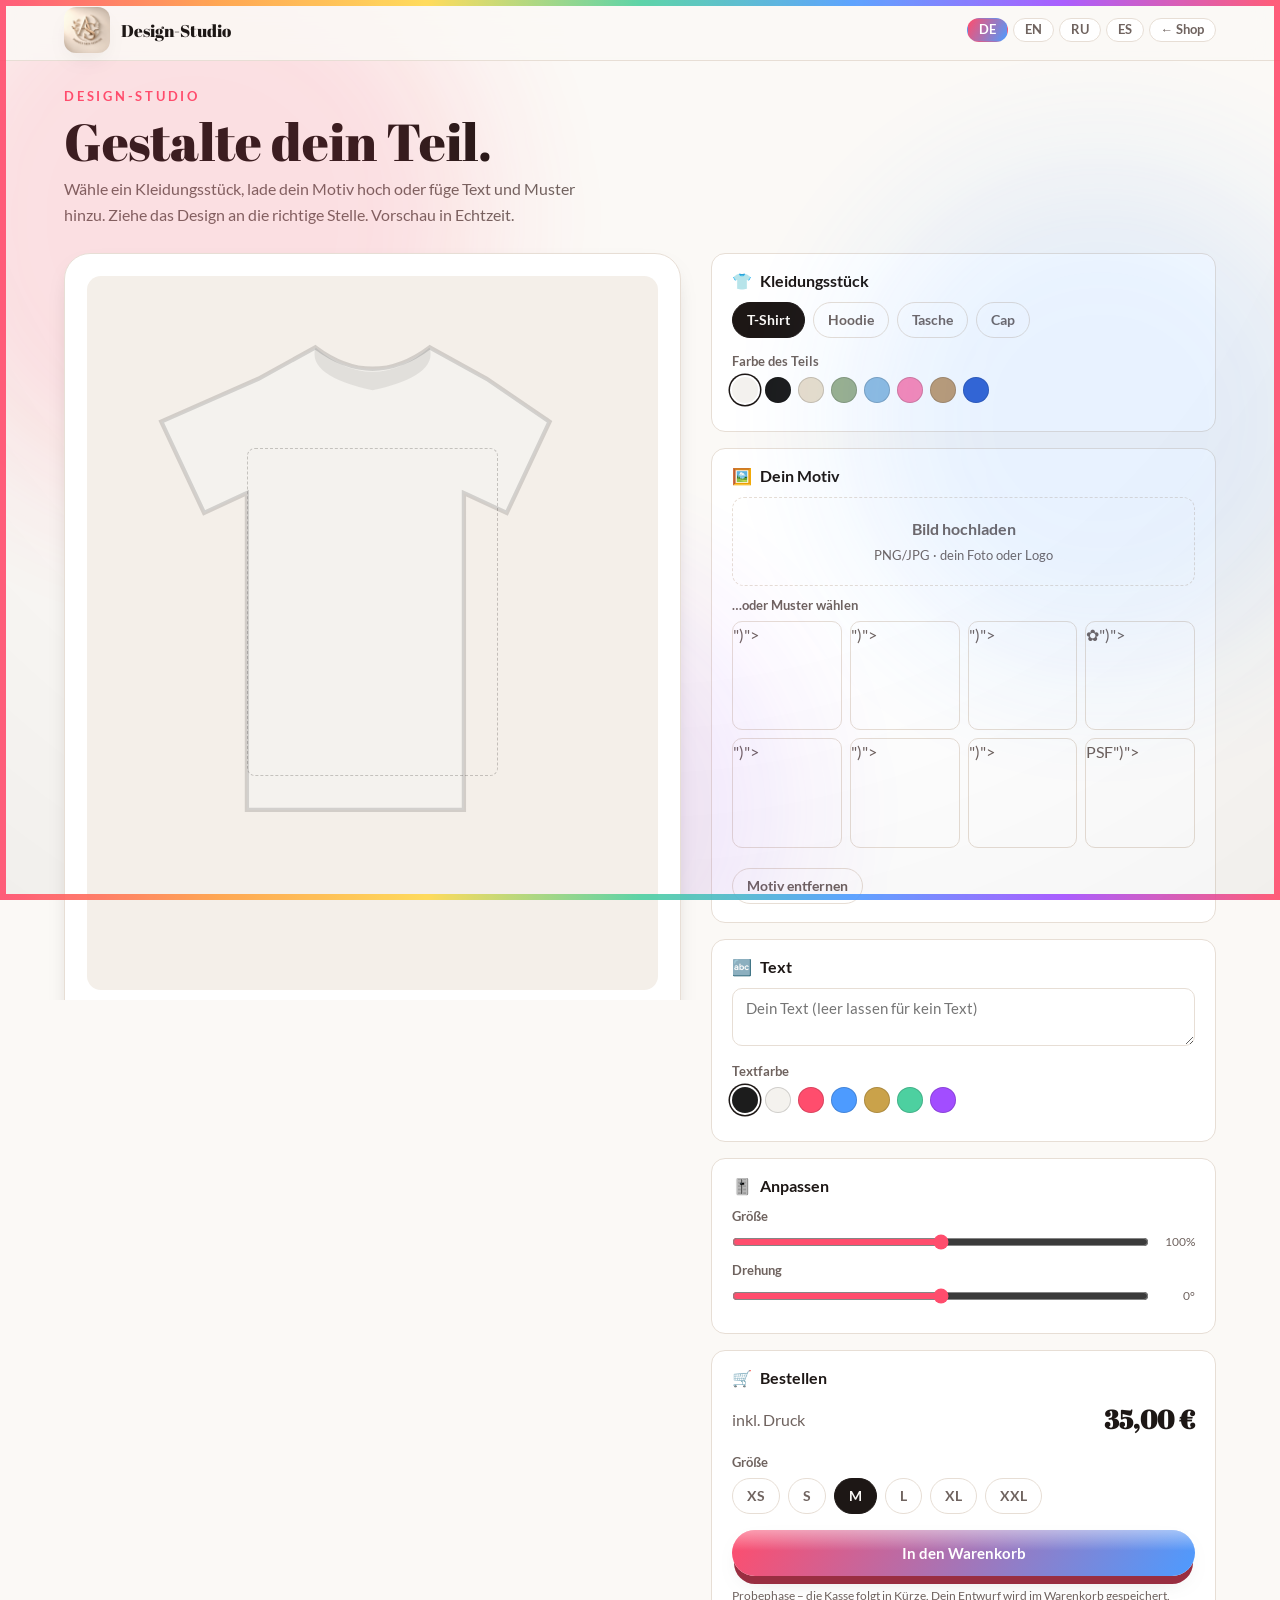
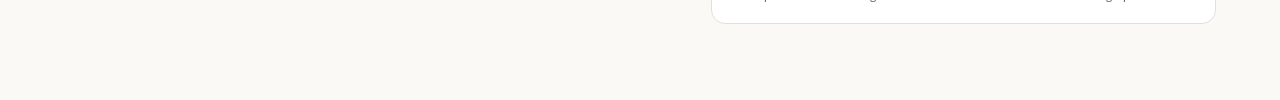
==== commit 76a01ba8: "Neues Perfect-Skin-Fashion-Logo überall einsetzen - Gold-Monogramm-Logo (AS · Perfect Skin Fashion) " ====
--- a/design-studio.html
+++ b/design-studio.html
@@ -6,7 +6,9 @@
   <title>Design-Studio — Perfect Skin Fashion</title>
   <meta name="description" content="Gestalte dein eigenes Kleidungsstück: Motiv hochladen, Text und Muster hinzufügen, Farbe wählen – Live-Vorschau, hochwertig bedruckt.">
   <meta name="theme-color" content="#ff4d6d">
-  <link rel="icon" type="image/svg+xml" href="assets/favicon.svg">
+  <link rel="icon" type="image/png" sizes="48x48" href="assets/logo-48.png">
+  <link rel="icon" type="image/png" sizes="32x32" href="assets/logo-32.png">
+  <link rel="apple-touch-icon" href="assets/logo-180.png">
   <link rel="stylesheet" href="styles.css">
   <style>
     .studio-wrap{display:grid;grid-template-columns:1.1fr .9fr;gap:30px;align-items:start}
@@ -60,7 +62,7 @@
   <div class="bg-aurora" aria-hidden="true"><span></span><span></span><span></span></div>
 
   <div class="topbar"><div class="topbar__inner">
-    <a class="logo" href="index.html" style="text-decoration:none"><span class="logo__mark">PSF</span>
+    <a class="logo" href="index.html" style="text-decoration:none"><img class="logo__img" src="assets/logo-96.png" alt="Perfect Skin Fashion" width="46" height="46">
       <span class="logo__title" style="font-size:17px">Design-Studio</span></a>
     <div class="pillrow">
       <button class="pill lang-btn is-active" data-lang="de">DE</button>
--- a/styles.css
+++ b/styles.css
@@ -172,6 +172,10 @@
 .logo__mark{width:42px;height:42px;border-radius:12px;display:grid;place-items:center;
   background:var(--grad);color:var(--accent-ink);font-family:var(--font-head);font-size:17px;
   box-shadow:var(--shadow-sm)}
+.logo__img{width:46px;height:46px;border-radius:12px;flex:none;object-fit:cover;
+  background:#f2ece4;box-shadow:var(--shadow-sm)}
+.intro__logo{width:clamp(96px,20vw,150px);height:auto;border-radius:22px;margin:0 auto 18px;
+  box-shadow:0 20px 50px -20px rgba(0,0,0,.4);display:block}
 .logo__title{font-family:var(--font-head);font-size:20px;color:var(--ink);line-height:1}
 .logo__sub{font-size:11px;letter-spacing:.18em;text-transform:uppercase;color:var(--accent);font-weight:700}
 .nav{display:flex;gap:22px;align-items:center}
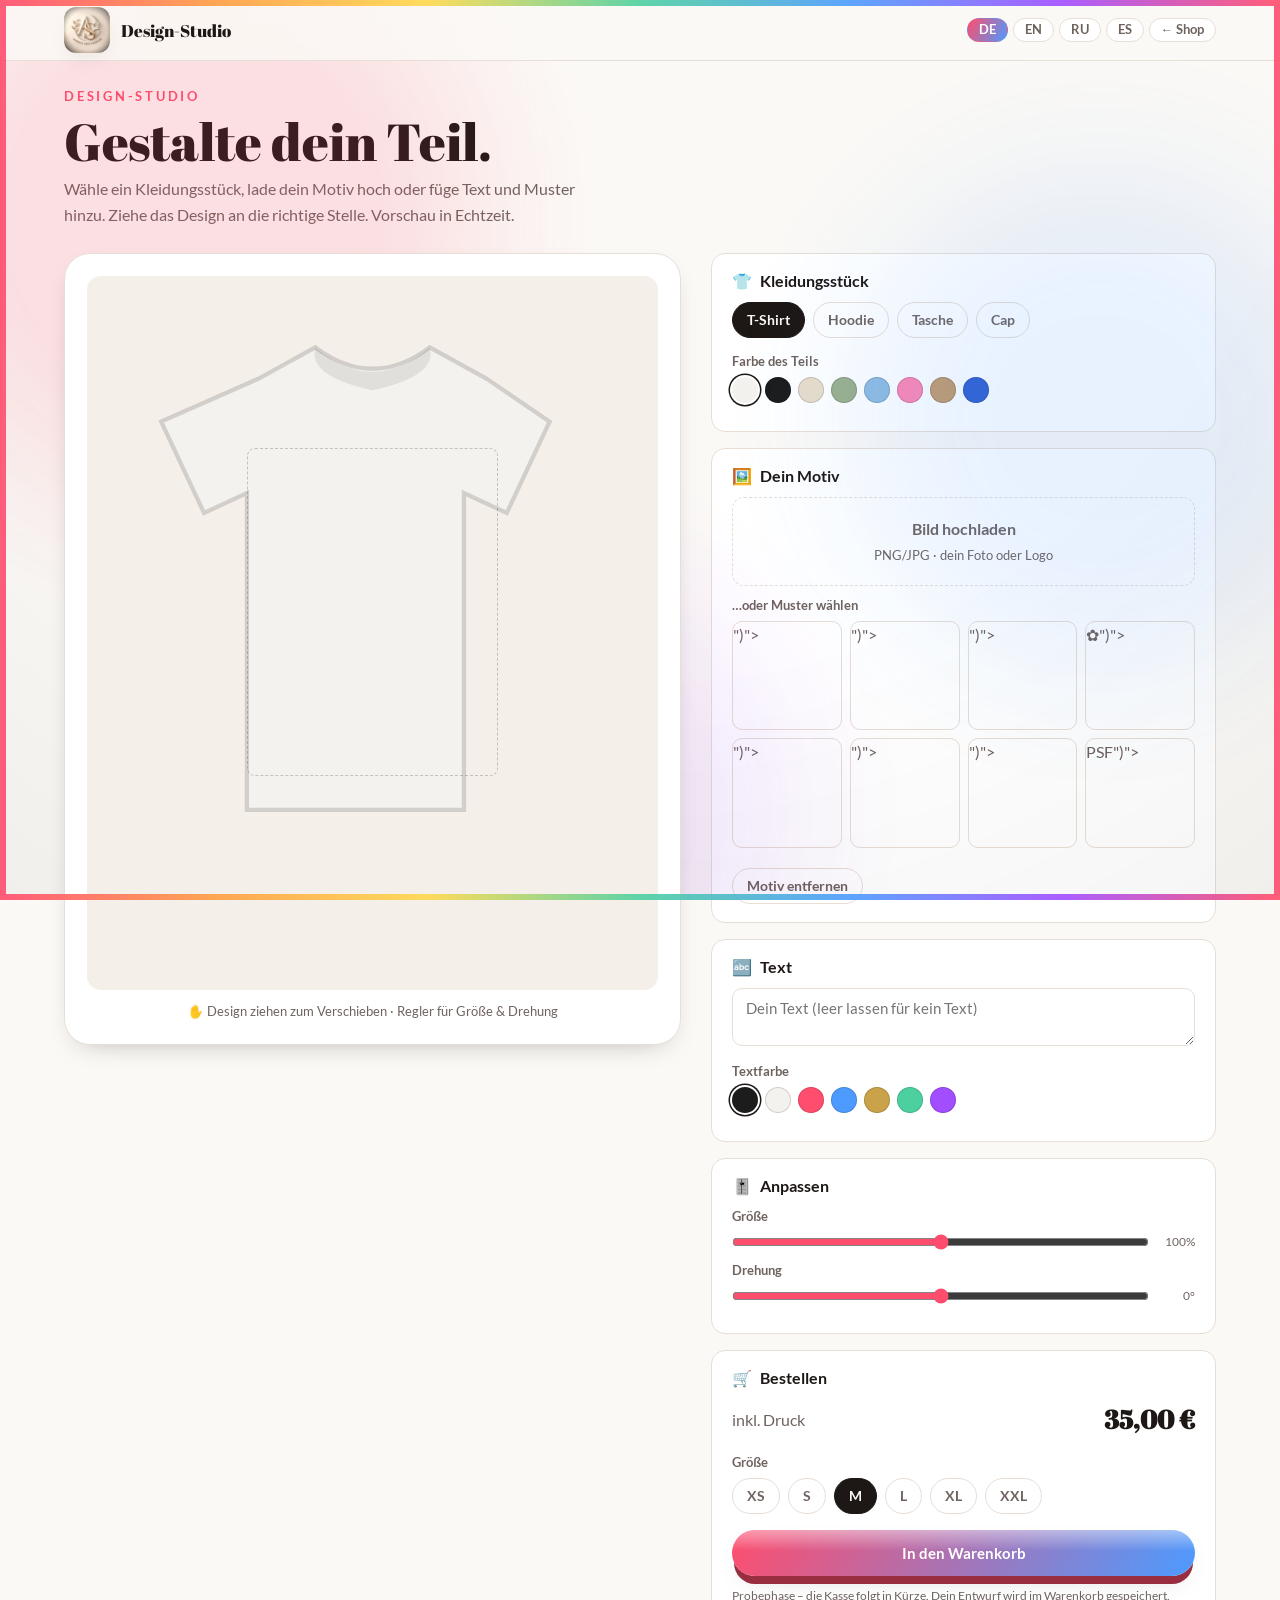
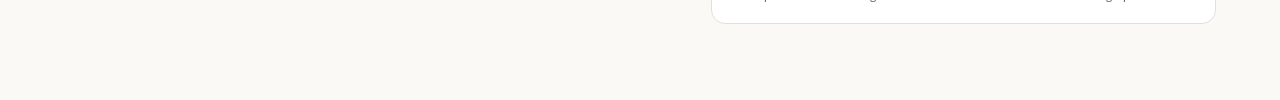
==== commit 32ee135d: "Fashion-Icon mit dunklem Glasrahmen (Favicon/App-Icon/Marken) - Neues Icon-Set assets/icon-* mit dun" ====
--- a/design-studio.html
+++ b/design-studio.html
@@ -6,9 +6,9 @@
   <title>Design-Studio — Perfect Skin Fashion</title>
   <meta name="description" content="Gestalte dein eigenes Kleidungsstück: Motiv hochladen, Text und Muster hinzufügen, Farbe wählen – Live-Vorschau, hochwertig bedruckt.">
   <meta name="theme-color" content="#ff4d6d">
-  <link rel="icon" type="image/png" sizes="48x48" href="assets/logo-48.png">
-  <link rel="icon" type="image/png" sizes="32x32" href="assets/logo-32.png">
-  <link rel="apple-touch-icon" href="assets/logo-180.png">
+  <link rel="icon" type="image/png" sizes="48x48" href="assets/icon-48.png">
+  <link rel="icon" type="image/png" sizes="32x32" href="assets/icon-32.png">
+  <link rel="apple-touch-icon" href="assets/icon-180.png">
   <link rel="stylesheet" href="styles.css">
   <style>
     .studio-wrap{display:grid;grid-template-columns:1.1fr .9fr;gap:30px;align-items:start}
@@ -62,7 +62,7 @@
   <div class="bg-aurora" aria-hidden="true"><span></span><span></span><span></span></div>
 
   <div class="topbar"><div class="topbar__inner">
-    <a class="logo" href="index.html" style="text-decoration:none"><img class="logo__img" src="assets/logo-96.png" alt="Perfect Skin Fashion" width="46" height="46">
+    <a class="logo" href="index.html" style="text-decoration:none"><img class="logo__img" src="assets/icon-96.png" alt="Perfect Skin Fashion" width="46" height="46">
       <span class="logo__title" style="font-size:17px">Design-Studio</span></a>
     <div class="pillrow">
       <button class="pill lang-btn is-active" data-lang="de">DE</button>
